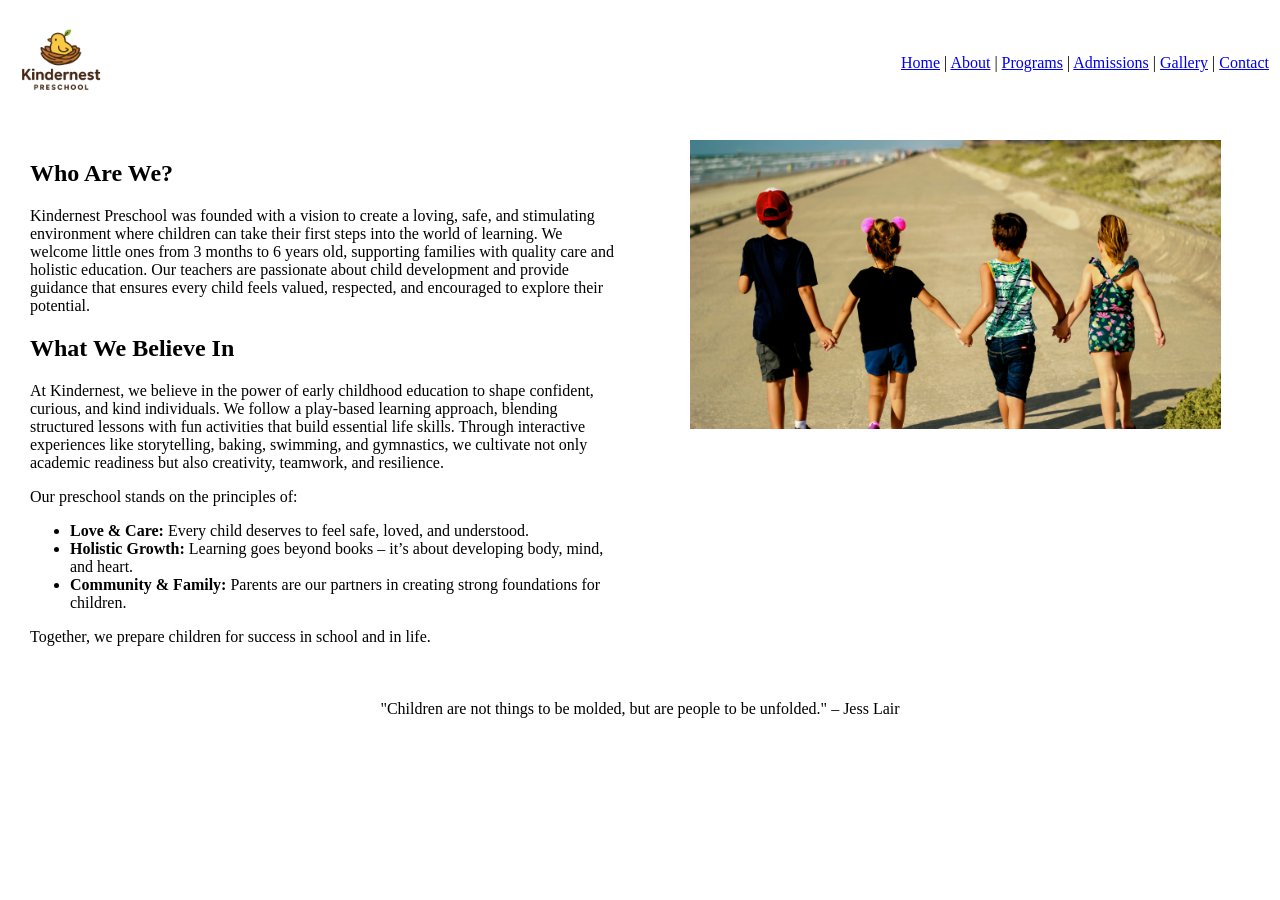
==== about.html @ 62a29763 "added content and tags" ====
<!DOCTYPE html>
<html lang="en">
<head>
  <meta charset="UTF-8">
  <meta name="viewport" content="width=device-width, initial-scale=1.0">
  <title>About - Kindernest Preschool</title>
</head>
<body>

  <!-- Header -->
  <table width="100%">
    <tr>
      <td align="left">
        <img src="img/logo.jpg" alt="Kindernest Preschool Logo" width="100">
      </td>
      <td align="right">
        <a href="index.html">Home</a> |
        <a href="about.html">About</a> |
        <a href="programs.html">Programs</a> |
        <a href="admissions.html">Admissions</a> |
        <a href="gallery.html">Gallery</a> |
        <a href="contact.html">Contact</a>
      </td>
    </tr>
  </table>

  <!-- Two-Column Section -->
  <table width="100%" border="0">
    <tr>
      <!-- Left Side (Text Content) -->
      <td width="50%" valign="top" style="padding:20px;">
        <h2>Who Are We?</h2>
        <p>
          Kindernest Preschool was founded with a vision to create a loving, safe, and stimulating
          environment where children can take their first steps into the world of learning.
          We welcome little ones from 3 months to 6 years old, supporting families with quality care
          and holistic education. Our teachers are passionate about child development and provide
          guidance that ensures every child feels valued, respected, and encouraged to explore
          their potential.
        </p>

        <h2>What We Believe In</h2>
        <p>
          At Kindernest, we believe in the power of early childhood education to shape confident,
          curious, and kind individuals. We follow a play-based learning approach, blending structured
          lessons with fun activities that build essential life skills. Through interactive experiences
          like storytelling, baking, swimming, and gymnastics, we cultivate not only academic readiness
          but also creativity, teamwork, and resilience.
        </p>
        <p>Our preschool stands on the principles of:</p>
        <ul>
          <li><b>Love & Care:</b> Every child deserves to feel safe, loved, and understood.</li>
          <li><b>Holistic Growth:</b> Learning goes beyond books – it’s about developing body, mind, and heart.</li>
          <li><b>Community & Family:</b> Parents are our partners in creating strong foundations for children.</li>
        </ul>
        <p>
          Together, we prepare children for success in school and in life.
        </p>
      </td>

      <!-- Right Side (Image) -->
      <td width="50%" valign="top" align="center" style="padding:20px;">
        <img src="img/whoarewe.jpg" alt="About Kindernest Preschool" width="90%">
      </td>
    </tr>
  </table>

  <!-- Footer with Quote -->
  <footer>
    <p align="center">
      "Children are not things to be molded, but are people to be unfolded." – Jess Lair
    </p>
  </footer>

</body>
</html>
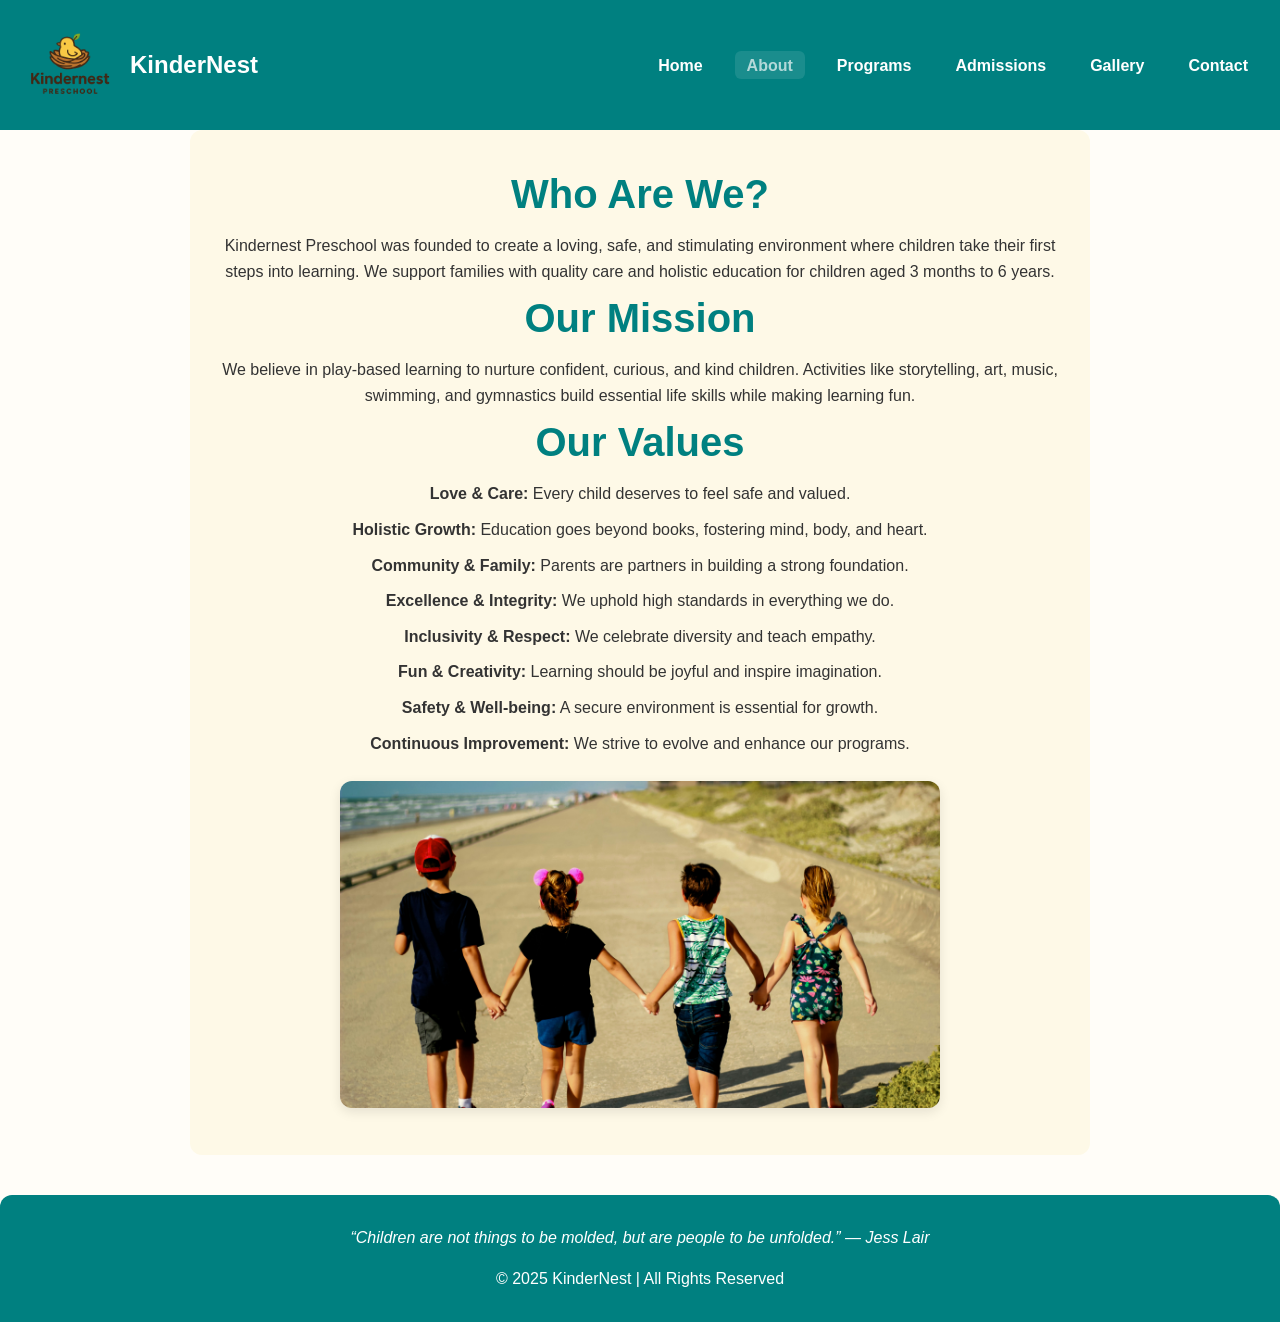
==== commit 16c3ce16: "chore: project structure and initial HTML pages" ====
--- a/about.html
+++ b/about.html
@@ -4,72 +4,55 @@
   <meta charset="UTF-8">
   <meta name="viewport" content="width=device-width, initial-scale=1.0">
   <title>About - Kindernest Preschool</title>
+  <link rel="stylesheet" href="css/style.css">
 </head>
 <body>
 
-  <!-- Header -->
-  <table width="100%">
-    <tr>
-      <td align="left">
-        <img src="img/logo.jpg" alt="Kindernest Preschool Logo" width="100">
-      </td>
-      <td align="right">
-        <a href="index.html">Home</a> |
-        <a href="about.html">About</a> |
-        <a href="programs.html">Programs</a> |
-        <a href="admissions.html">Admissions</a> |
-        <a href="gallery.html">Gallery</a> |
-        <a href="contact.html">Contact</a>
-      </td>
-    </tr>
-  </table>
+  <header class="site-header">
+    <div class="nav-wrap">
+      <div class="site-brand">
+        <img src="img/logo.jpg" alt="KinderNest Logo">
+        <span>KinderNest</span>
+      </div>
+      <nav class="main-nav">
+        <ul class="nav-list">
+          <li><a href="index.html">Home</a></li>
+          <li><a href="about.html" class="active">About</a></li>
+          <li><a href="programs.html">Programs</a></li>
+          <li><a href="admissions.html">Admissions</a></li>
+          <li><a href="gallery.html">Gallery</a></li>
+          <li><a href="contact.html">Contact</a></li>
+        </ul>
+      </nav>
+    </div>
+  </header>
 
-  <!-- Two-Column Section -->
-  <table width="100%" border="0">
-    <tr>
-      <!-- Left Side (Text Content) -->
-      <td width="50%" valign="top" style="padding:20px;">
-        <h2>Who Are We?</h2>
-        <p>
-          Kindernest Preschool was founded with a vision to create a loving, safe, and stimulating
-          environment where children can take their first steps into the world of learning.
-          We welcome little ones from 3 months to 6 years old, supporting families with quality care
-          and holistic education. Our teachers are passionate about child development and provide
-          guidance that ensures every child feels valued, respected, and encouraged to explore
-          their potential.
-        </p>
+  <main>
+    <section class="about">
+      <h1>Who Are We?</h1>
+      <p>Kindernest Preschool was founded to create a loving, safe, and stimulating environment where children take their first steps into learning. We support families with quality care and holistic education for children aged 3 months to 6 years.</p>
 
-        <h2>What We Believe In</h2>
-        <p>
-          At Kindernest, we believe in the power of early childhood education to shape confident,
-          curious, and kind individuals. We follow a play-based learning approach, blending structured
-          lessons with fun activities that build essential life skills. Through interactive experiences
-          like storytelling, baking, swimming, and gymnastics, we cultivate not only academic readiness
-          but also creativity, teamwork, and resilience.
-        </p>
-        <p>Our preschool stands on the principles of:</p>
-        <ul>
-          <li><b>Love & Care:</b> Every child deserves to feel safe, loved, and understood.</li>
-          <li><b>Holistic Growth:</b> Learning goes beyond books – it’s about developing body, mind, and heart.</li>
-          <li><b>Community & Family:</b> Parents are our partners in creating strong foundations for children.</li>
-        </ul>
-        <p>
-          Together, we prepare children for success in school and in life.
-        </p>
-      </td>
+      <h1>Our Mission</h1>
+      <p>We believe in play-based learning to nurture confident, curious, and kind children. Activities like storytelling, art, music, swimming, and gymnastics build essential life skills while making learning fun.</p>
 
-      <!-- Right Side (Image) -->
-      <td width="50%" valign="top" align="center" style="padding:20px;">
-        <img src="img/whoarewe.jpg" alt="About Kindernest Preschool" width="90%">
-      </td>
-    </tr>
-  </table>
+      <h1>Our Values</h1>
+    
+      <p><b>Love & Care:</b> Every child deserves to feel safe and valued.</p>
+      <p><b>Holistic Growth:</b> Education goes beyond books, fostering mind, body, and heart.</p>
+      <p><b>Community & Family:</b> Parents are partners in building a strong foundation.</p>
+      <p><b>Excellence & Integrity:</b> We uphold high standards in everything we do.</p>
+      <p><b>Inclusivity & Respect:</b> We celebrate diversity and teach empathy.</p>
+      <p><b>Fun & Creativity:</b> Learning should be joyful and inspire imagination.</p>
+      <p><b>Safety & Well-being:</b> A secure environment is essential for growth.</p>
+      <p><b>Continuous Improvement:</b> We strive to evolve and enhance our programs.</p>
 
-  <!-- Footer with Quote -->
-  <footer>
-    <p align="center">
-      "Children are not things to be molded, but are people to be unfolded." – Jess Lair
-    </p>
+      <img src="img/whoarewe.jpg" alt="About Kindernest Preschool" class="hero-image">
+    </section>
+  </main>
+
+  <footer class="site-footer">
+    <blockquote>“Children are not things to be molded, but are people to be unfolded.” — Jess Lair</blockquote>
+    <p>&copy; 2025 KinderNest | All Rights Reserved</p>
   </footer>
 
 </body>
--- a/css/style.css
+++ b/css/style.css
@@ -0,0 +1,414 @@
+/* =========================
+   Root Colors & Variables
+========================= */
+:root {
+  --brand: #008080;   /* Teal */
+  --accent: #228B22;  /* Green */
+  --muted: #f9fbfc;   /* Light background */
+  --text: #222;
+  --radius: 12px;
+  --max-width: 1100px;
+  --gap: 1.25rem;
+}
+
+/* =========================
+   RESET & GLOBAL STYLES
+========================= */
+* {
+  margin: 0;
+  padding: 0;
+  box-sizing: border-box;
+}
+
+body {
+  font-family: "Comic Sans MS", cursive, sans-serif;
+  background-color: #fffdf8;
+  color: #333;
+  line-height: 1.6;
+  font-size: 1rem;
+}
+
+/* =========================
+   HEADINGS
+========================= */
+h1 {
+  font-size: 2.5rem;
+  line-height: 1.2;
+  margin-bottom: 0.75rem;
+  color: var(--brand);
+  text-align: center;
+}
+
+h2 {
+  font-size: 1.75rem;
+  line-height: 1.3;
+  margin-bottom: 0.5rem;
+  color: var(--accent);
+}
+
+h3 {
+  color: var(--accent);
+  margin-bottom: 10px;
+}
+
+/* =========================
+   HEADER & NAVIGATION
+========================= */
+.site-header {
+  background-color: var(--brand);
+  color: white;
+  padding: 15px 20px;
+}
+
+.nav-wrap {
+  display: flex;
+  justify-content: space-between;
+  align-items: center;
+  flex-wrap: wrap;
+  gap: 1rem;
+}
+
+.site-brand {
+  display: flex;
+  align-items: center;
+  gap: 10px;
+  font-weight: bold;
+  color: white;
+}
+
+.site-brand img {
+  height: 100px;
+  width: auto;
+}
+
+.site-brand span {
+  font-size: 1.5rem;
+}
+
+.nav-list {
+  list-style: none;
+  display: flex;
+  gap: 20px;
+}
+
+.nav-list a {
+  color: white;
+  text-decoration: none;
+  font-weight: bold;
+  padding: 0.35rem 0.75rem;
+  border-radius: 6px;
+  transition: background 0.3s, opacity 0.3s;
+}
+
+.nav-list a:hover,
+.nav-list a:focus-visible,
+.nav-list a.active {
+  background: rgba(255,255,255,0.15);
+  opacity: 0.7;
+}
+
+/* =========================
+   HERO SECTION
+========================= */
+.hero {
+  text-align: center;
+  background-color: #e0f7f9;
+  padding: 30px 20px;
+  border-radius: var(--radius);
+  margin-bottom: 30px;
+}
+
+.hero h1 {
+  font-size: 2.8rem;
+  color: var(--brand);
+  margin-bottom: 10px;
+}
+
+.hero p {
+  font-size: 1.2rem;
+  color: #555;
+}
+
+.hero-image {
+  width: 80%;
+  max-width: 600px;
+  height: auto;
+  border-radius: var(--radius);
+  margin-top: 15px;
+  box-shadow: 0 4px 12px rgba(0,0,0,0.1);
+}
+
+/* =========================
+   ABOUT SECTION
+========================= */
+.about {
+  text-align: center;
+  padding: 40px 20px;
+  background-color: #fef9e7;
+  border-radius: var(--radius);
+  max-width: 900px;
+  margin: 0 auto 40px;
+}
+
+.about h1 {
+  color: var(--brand);
+  margin-bottom: 15px;
+}
+
+.about h2 {
+  color: #ff6f61;
+  margin-bottom: 10px;
+}
+
+.about p, .about ul {
+  font-size: 1rem;
+  color: #333;
+  margin-bottom: 10px;
+}
+
+.about-content {
+  display: flex;
+  flex-wrap: wrap;
+  gap: 20px;
+  justify-content: space-between;
+}
+
+.about-content article {
+  flex: 1 1 280px;
+  background-color: #fff6e5;
+  padding: 20px;
+  border-radius: var(--radius);
+  box-shadow: 0 2px 6px rgba(0,0,0,0.05);
+}
+
+/* =========================
+   PROGRAMS SECTION
+========================= */
+.programs {
+  text-align: center;
+  padding: 40px 20px;
+}
+
+.programs h1 {
+  color: var(--brand);
+  margin-bottom: 15px;
+}
+
+.program-list {
+  display: flex;
+  flex-wrap: wrap;
+  justify-content: center;
+  gap: 20px;
+}
+
+.program-list article {
+  flex: 1 1 250px;
+  max-width: 280px;
+  background-color: #f0f8ff;
+  padding: 20px;
+  border-radius: var(--radius);
+  box-shadow: 0 2px 6px rgba(0,0,0,0.05);
+}
+
+.program-list h2 {
+  color: #20b2aa;
+  margin-bottom: 10px;
+}
+
+.program-list ul {
+  padding-left: 20px;
+}
+
+/* Activities images row */
+.activities-row {
+  display: flex;
+  flex-wrap: wrap;
+  justify-content: center;
+  gap: 15px;
+  margin-top: 20px;
+}
+
+.activities-row img {
+  width: 150px;
+  height: auto;
+  border-radius: var(--radius);
+  object-fit: cover;
+  box-shadow: 0 2px 6px rgba(0,0,0,0.1);
+  transition: transform 0.3s;
+}
+
+.activities-row img:hover {
+  transform: scale(1.05);
+}
+
+/* =========================
+   ADMISSIONS FORM
+========================= */
+.admission-form {
+  max-width: 500px;
+  margin: 0 auto 40px;
+  background: #f0fff0;
+  padding: 20px;
+  border-radius: var(--radius);
+  box-shadow: 0 2px 6px rgba(0,0,0,0.1);
+  text-align: center;
+}
+
+.admission-form h1,
+.admission-form h2,
+.admission-form p {
+  margin-bottom: 15px;
+}
+
+.admission-form label {
+  display: block;
+  margin-bottom: 5px;
+  font-weight: bold;
+  text-align: left;
+}
+
+.admission-form input,
+.admission-form textarea {
+  width: 100%;
+  padding: 8px 10px;
+  margin-bottom: 15px;
+  border-radius: 8px;
+  border: 1px solid #ccc;
+  font-size: 1rem;
+}
+
+.admission-form input[type="submit"] {
+  background-color: var(--brand);
+  color: white;
+  font-weight: bold;
+  cursor: pointer;
+  border: none;
+  transition: background 0.3s;
+}
+
+.admission-form input[type="submit"]:hover {
+  background-color: #006666;
+}
+
+/* =========================
+   GALLERY SECTION
+========================= */
+.gallery-preview {
+  text-align: center;
+  padding: 40px 20px;
+  background-color: #fff0f5;
+  border-radius: var(--radius);
+  max-width: 1000px;
+  margin: 0 auto 40px;
+}
+
+.gallery-preview h2 {
+  font-size: 2rem;
+  color: #ff69b4;
+  margin-bottom: 20px;
+}
+
+.gallery-row {
+  display: flex;
+  flex-wrap: wrap;
+  justify-content: center;
+  gap: 15px;
+}
+
+.gallery-row img {
+  width: 30%;
+  max-width: 220px;
+  height: auto;
+  border-radius: var(--radius);
+  object-fit: cover;
+  box-shadow: 0 2px 6px rgba(0,0,0,0.1);
+}
+
+/* =========================
+   CONTACT SECTION
+========================= */
+.contact h1, .contact h2 {
+  color: var(--brand);
+  text-align: center;
+  margin-bottom: 15px;
+}
+
+.contact p, .contact-info p {
+  font-size: 1rem;
+  color: #333;
+  text-align: center;
+  margin-bottom: 10px;
+}
+
+.contact iframe {
+  display: block;
+  margin: 20px auto;
+  border-radius: var(--radius);
+}
+
+/* =========================
+   BUTTONS
+========================= */
+.btn {
+  display: inline-block;
+  margin-top: 10px;
+  padding: 10px 20px;
+  background: var(--brand);
+  color: white;
+  border-radius: 8px;
+  text-decoration: none;
+  font-weight: bold;
+  transition: background 0.3s;
+}
+
+.btn:hover {
+  background: #006666;
+}
+
+/* =========================
+   FOOTER
+========================= */
+.site-footer {
+  text-align: center;
+  padding: 30px 20px;
+  background-color: var(--brand);
+  color: white;
+  border-radius: 12px 12px 0 0;
+}
+
+.site-footer blockquote {
+  font-style: italic;
+  margin-bottom: 15px;
+}
+
+.site-footer p {
+  margin-top: 10px;
+}
+
+/* =========================
+   RESPONSIVE ADJUSTMENTS
+========================= */
+@media (max-width: 768px) {
+  .about-content, .program-list, .gallery-row {
+    flex-direction: column;
+    align-items: center;
+  }
+
+  .activities-row img {
+    width: 45%;
+  }
+
+  .hero-image {
+    width: 100%;
+  }
+}
+
+@media (max-width: 480px) {
+  .activities-row img {
+    width: 90%;
+  }
+
+  h1 { font-size: 1.75rem; }
+  h2 { font-size: 1.25rem; }
+  p  { font-size: 0.9rem; }
+}
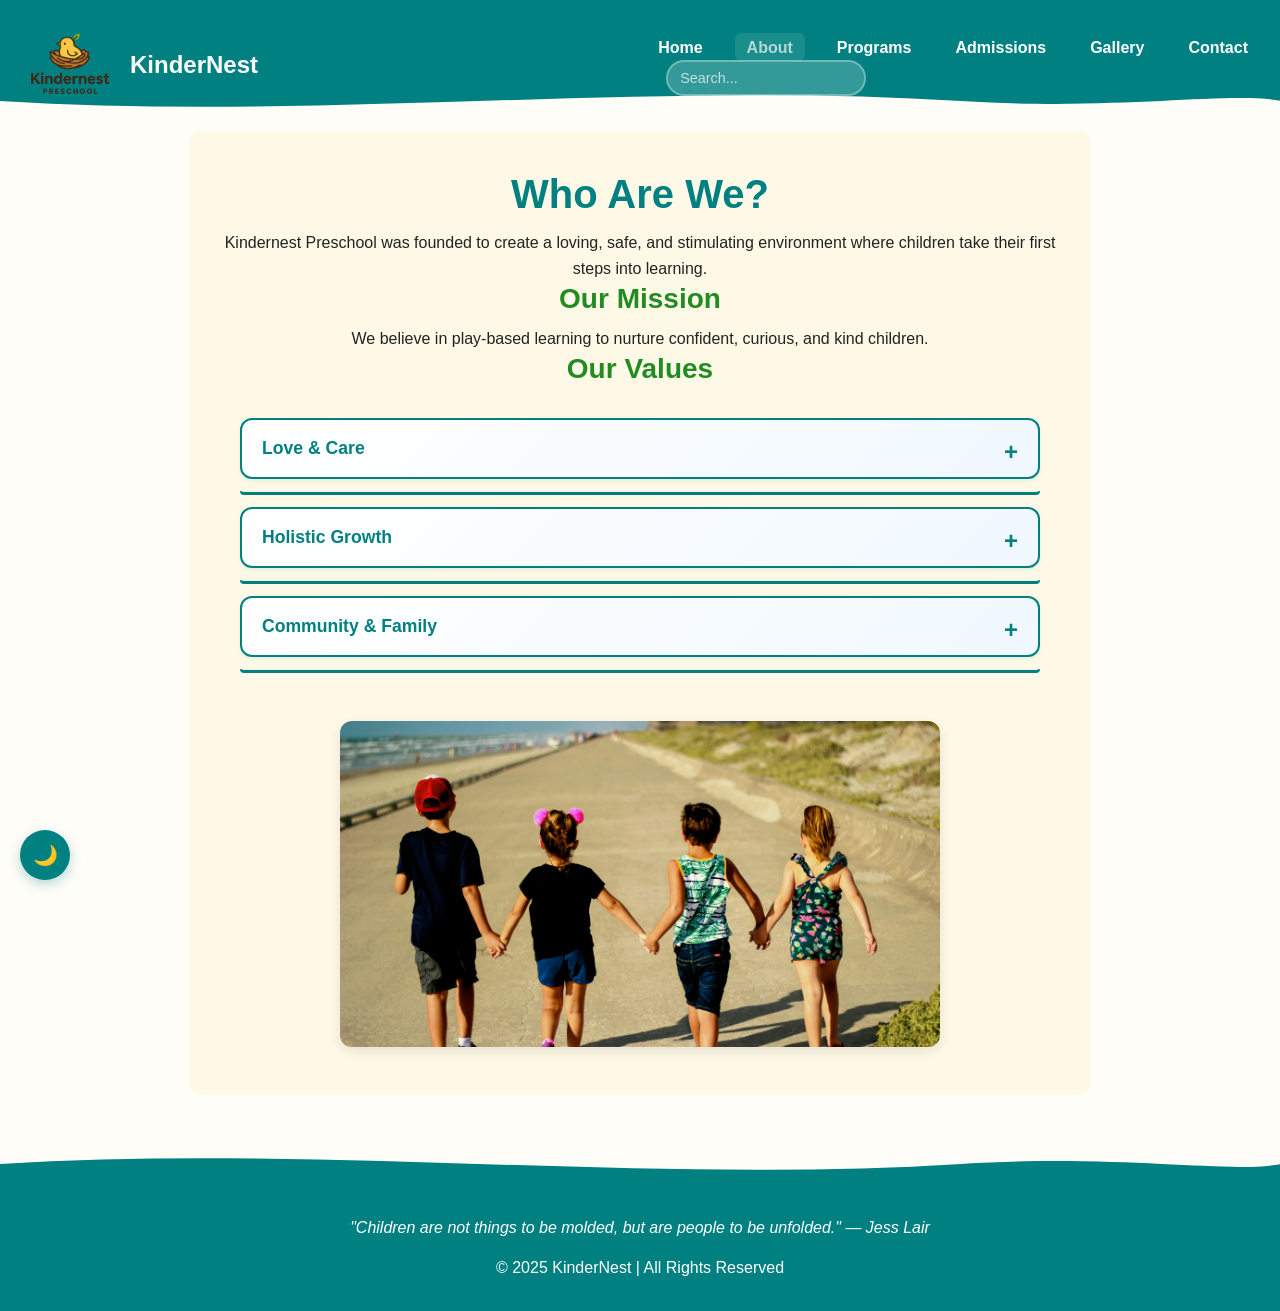
==== commit 684aea00: "Part 3: Complete implementation - JavaScript, SEO, Forms, Security & Documentation - Added Part 3 ch" ====
--- a/about.html
+++ b/about.html
@@ -3,57 +3,114 @@
 <head>
   <meta charset="UTF-8">
   <meta name="viewport" content="width=device-width, initial-scale=1.0">
-  <title>About - Kindernest Preschool</title>
+  <meta http-equiv="X-UA-Compatible" content="IE=edge">
+  <meta name="referrer" content="strict-origin-when-cross-origin">
+  <meta http-equiv="Content-Security-Policy" content="default-src 'self'; script-src 'self' 'unsafe-inline' https://unpkg.com; style-src 'self' 'unsafe-inline'; img-src 'self' data: https:; font-src 'self' data:; connect-src 'self'; frame-src 'self' https://www.google.com; object-src 'none'; base-uri 'self'; form-action 'self';">
+  <title>About - KinderNest Preschool</title>
   <link rel="stylesheet" href="css/style.css">
+  <link rel="stylesheet" href="css/accordion.css">
+
+  <!-- SEO -->
+  <meta name="description" content="Learn about KinderNest Preschool's mission, values, and commitment to providing safe, loving, play-based learning for children in Pretoria.">
+  <meta name="keywords" content="about preschool, kindergarten mission, childcare values, Pretoria preschool, early childhood education philosophy">
+  <link rel="canonical" href="https://yourdomain.com/about.html">
+
+  <!-- Open Graph -->
+  <meta property="og:title" content="About - KinderNest Preschool" />
+  <meta property="og:description" content="Learn about our mission, values, and commitment to nurturing young minds." />
+  <meta property="og:image" content="https://yourdomain.com/img/whoarewe.jpg" />
+  <meta property="og:url" content="https://yourdomain.com/about.html" />
+  <meta property="og:type" content="website" />
+
+  <!-- Theme -->
+  <meta name="theme-color" content="#008080">
 </head>
 <body>
 
+  <!-- Header -->
   <header class="site-header">
     <div class="nav-wrap">
       <div class="site-brand">
-        <img src="img/logo.jpg" alt="KinderNest Logo">
+        <img src="img/logo.jpg" alt="KinderNest Logo" class="logo">
         <span>KinderNest</span>
       </div>
+
       <nav class="main-nav">
         <ul class="nav-list">
           <li><a href="index.html">Home</a></li>
-          <li><a href="about.html" class="active">About</a></li>
+          <li><a class="active" href="about.html">About</a></li>
           <li><a href="programs.html">Programs</a></li>
           <li><a href="admissions.html">Admissions</a></li>
           <li><a href="gallery.html">Gallery</a></li>
           <li><a href="contact.html">Contact</a></li>
         </ul>
+        <div class="search-container">
+          <input type="search" id="search-input" placeholder="Search..." aria-label="Search website">
+          <div id="search-results" class="search-results"></div>
+        </div>
+        <button class="hamburger" aria-label="Open menu" aria-expanded="false">
+          <span></span>
+          <span></span>
+          <span></span>
+        </button>
       </nav>
+    </div>
+    <!-- Wave Animation at bottom of header -->
+    <div class="wave wave-bottom">
+      <svg viewBox="0 0 1200 120" preserveAspectRatio="none">
+        <path d="M0,60 C300,100 600,20 900,60 C1050,80 1150,40 1200,60 L1200,120 L0,120 Z" fill="#fffdf8"></path>
+      </svg>
     </div>
   </header>
 
+  <!-- Main -->
   <main>
     <section class="about">
       <h1>Who Are We?</h1>
-      <p>Kindernest Preschool was founded to create a loving, safe, and stimulating environment where children take their first steps into learning. We support families with quality care and holistic education for children aged 3 months to 6 years.</p>
+      <p>Kindernest Preschool was founded to create a loving, safe, and stimulating environment where children take their first steps into learning.</p>
 
-      <h1>Our Mission</h1>
-      <p>We believe in play-based learning to nurture confident, curious, and kind children. Activities like storytelling, art, music, swimming, and gymnastics build essential life skills while making learning fun.</p>
+      <h2>Our Mission</h2>
+      <p>We believe in play-based learning to nurture confident, curious, and kind children.</p>
 
-      <h1>Our Values</h1>
-    
-      <p><b>Love & Care:</b> Every child deserves to feel safe and valued.</p>
-      <p><b>Holistic Growth:</b> Education goes beyond books, fostering mind, body, and heart.</p>
-      <p><b>Community & Family:</b> Parents are partners in building a strong foundation.</p>
-      <p><b>Excellence & Integrity:</b> We uphold high standards in everything we do.</p>
-      <p><b>Inclusivity & Respect:</b> We celebrate diversity and teach empathy.</p>
-      <p><b>Fun & Creativity:</b> Learning should be joyful and inspire imagination.</p>
-      <p><b>Safety & Well-being:</b> A secure environment is essential for growth.</p>
-      <p><b>Continuous Improvement:</b> We strive to evolve and enhance our programs.</p>
+      <h2>Our Values</h2>
+
+      <!-- Accordion -->
+      <section class="accordion">
+        <button class="acc-btn" aria-expanded="false" aria-controls="val1" id="val1-btn">Love &amp; Care</button>
+        <div id="val1" class="acc-panel" role="region" aria-labelledby="val1-btn" aria-hidden="true">
+          <p>Every child deserves to feel safe, valued, and loved at all times.</p>
+        </div>
+
+        <button class="acc-btn" aria-expanded="false" aria-controls="val2" id="val2-btn">Holistic Growth</button>
+        <div id="val2" class="acc-panel" role="region" aria-labelledby="val2-btn" aria-hidden="true">
+          <p>We nurture mind, body, and heart to help children grow confidently and creatively.</p>
+        </div>
+
+        <button class="acc-btn" aria-expanded="false" aria-controls="val3" id="val3-btn">Community &amp; Family</button>
+        <div id="val3" class="acc-panel" role="region" aria-labelledby="val3-btn" aria-hidden="true">
+          <p>Parents are partners in building a strong, supportive foundation for every learner.</p>
+        </div>
+      </section>
 
       <img src="img/whoarewe.jpg" alt="About Kindernest Preschool" class="hero-image">
     </section>
   </main>
 
+  <!-- Footer -->
   <footer class="site-footer">
-    <blockquote>“Children are not things to be molded, but are people to be unfolded.” — Jess Lair</blockquote>
+    <!-- Wave Animation at top of footer -->
+    <div class="wave wave-top">
+      <svg viewBox="0 0 1200 120" preserveAspectRatio="none">
+        <path d="M0,60 C300,20 600,100 900,60 C1050,40 1150,80 1200,60 L1200,0 L0,0 Z" fill="#fffdf8"></path>
+      </svg>
+    </div>
+    <blockquote>"Children are not things to be molded, but are people to be unfolded." — Jess Lair</blockquote>
     <p>&copy; 2025 KinderNest | All Rights Reserved</p>
   </footer>
 
+  <!-- Dark Mode Button -->
+  <button id="darkModeBtn" aria-label="Toggle Dark Mode">🌙</button>
+
+  <script src="js/script.js"></script>
 </body>
-</html>+</html>
--- a/css/style.css
+++ b/css/style.css
@@ -1,14 +1,22 @@
+/* ==================================================
+   KinderNest Desktop CSS — Cleaned & Merged
+================================================== */
+
 /* =========================
    Root Colors & Variables
 ========================= */
 :root {
-  --brand: #008080;   /* Teal */
-  --accent: #228B22;  /* Green */
-  --muted: #f9fbfc;   /* Light background */
+  --brand: #008080;
+  --accent: #228B22;
+  --muted: #f9fbfc;
   --text: #222;
   --radius: 12px;
   --max-width: 1100px;
   --gap: 1.25rem;
+  --focus: 3px;
+  --focus-color: rgba(34,139,34,0.25);
+  --error: #cc3333;
+  --success: #2d8a5f;
 }
 
 /* =========================
@@ -21,35 +29,25 @@
 }
 
 body {
-  font-family: "Comic Sans MS", cursive, sans-serif;
+  font-family: Arial, Helvetica, sans-serif;
   background-color: #fffdf8;
-  color: #333;
+  color: var(--text);
   line-height: 1.6;
   font-size: 1rem;
 }
 
+a:focus, button:focus, input:focus, textarea:focus, select:focus {
+  outline: none;
+  box-shadow: 0 0 0 var(--focus) var(--focus-color);
+  border-radius: 8px;
+}
+
 /* =========================
    HEADINGS
 ========================= */
-h1 {
-  font-size: 2.5rem;
-  line-height: 1.2;
-  margin-bottom: 0.75rem;
-  color: var(--brand);
-  text-align: center;
-}
-
-h2 {
-  font-size: 1.75rem;
-  line-height: 1.3;
-  margin-bottom: 0.5rem;
-  color: var(--accent);
-}
-
-h3 {
-  color: var(--accent);
-  margin-bottom: 10px;
-}
+h1 { font-size: 2.5rem; line-height: 1.2; margin-bottom: 0.75rem; color: var(--brand); text-align: center; }
+h2 { font-size: 1.75rem; line-height: 1.3; margin-bottom: 0.5rem; color: var(--accent); }
+h3 { color: var(--accent); margin-bottom: 10px; }
 
 /* =========================
    HEADER & NAVIGATION
@@ -76,14 +74,8 @@
   color: white;
 }
 
-.site-brand img {
-  height: 100px;
-  width: auto;
-}
-
-.site-brand span {
-  font-size: 1.5rem;
-}
+.site-brand img { height: 100px; width: auto; }
+.site-brand span { font-size: 1.5rem; }
 
 .nav-list {
   list-style: none;
@@ -100,11 +92,192 @@
   transition: background 0.3s, opacity 0.3s;
 }
 
-.nav-list a:hover,
-.nav-list a:focus-visible,
-.nav-list a.active {
+.nav-list a:hover, .nav-list a:focus-visible, .nav-list a.active {
   background: rgba(255,255,255,0.15);
   opacity: 0.7;
+}
+
+/* Search Functionality */
+.search-container {
+  position: relative;
+  margin-left: 20px;
+}
+
+#search-input {
+  padding: 8px 12px;
+  border: 2px solid rgba(255,255,255,0.3);
+  border-radius: 20px;
+  background: rgba(255,255,255,0.2);
+  color: white;
+  font-size: 0.9rem;
+  width: 200px;
+  transition: all 0.3s ease;
+}
+
+#search-input::placeholder {
+  color: rgba(255,255,255,0.7);
+}
+
+#search-input:focus {
+  outline: none;
+  border-color: white;
+  background: rgba(255,255,255,0.3);
+  width: 250px;
+}
+
+.search-results {
+  position: absolute;
+  top: 100%;
+  left: 0;
+  right: 0;
+  background: white;
+  border-radius: 8px;
+  box-shadow: 0 4px 12px rgba(0,0,0,0.2);
+  margin-top: 5px;
+  max-height: 300px;
+  overflow-y: auto;
+  z-index: 1000;
+  display: none;
+}
+
+.search-results:not(:empty) {
+  display: block;
+}
+
+.search-results a {
+  display: block;
+  padding: 10px 15px;
+  color: var(--text);
+  text-decoration: none;
+  border-bottom: 1px solid #eee;
+  transition: background 0.2s;
+}
+
+.search-results a:hover {
+  background: #f0f8ff;
+  color: var(--brand);
+}
+
+.search-results p {
+  padding: 10px 15px;
+  color: #666;
+  margin: 0;
+}
+
+/* Hamburger Menu - Enhanced */
+.hamburger {
+  display: none;
+  flex-direction: column;
+  justify-content: space-around;
+  width: 30px;
+  height: 30px;
+  background: transparent;
+  border: none;
+  cursor: pointer;
+  padding: 0;
+  z-index: 1001;
+  position: relative;
+}
+
+.hamburger span {
+  width: 100%;
+  height: 3px;
+  background: white;
+  border-radius: 3px;
+  transition: all 0.3s ease;
+  transform-origin: center;
+}
+
+.hamburger:hover span {
+  background: rgba(255,255,255,0.9);
+}
+
+.hamburger[aria-expanded="true"] span:nth-child(1) {
+  transform: rotate(45deg) translate(8px, 8px);
+}
+
+.hamburger[aria-expanded="true"] span:nth-child(2) {
+  opacity: 0;
+}
+
+.hamburger[aria-expanded="true"] span:nth-child(3) {
+  transform: rotate(-45deg) translate(7px, -7px);
+}
+
+/* Mobile Navigation */
+@media (max-width: 768px) {
+  .search-container {
+    display: none;
+  }
+
+  .hamburger {
+    display: flex;
+    order: 2;
+  }
+
+  .nav-list {
+    position: fixed;
+    top: 0;
+    right: -100%;
+    height: 100vh;
+    width: 280px;
+    background: var(--brand);
+    flex-direction: column;
+    padding: 80px 20px 20px;
+    transition: right 0.3s ease;
+    z-index: 1000;
+    box-shadow: -2px 0 10px rgba(0,0,0,0.2);
+  }
+
+  .nav-list.open {
+    right: 0;
+  }
+
+  .nav-list li {
+    margin-bottom: 15px;
+  }
+
+  .nav-list a {
+    display: block;
+    padding: 12px 15px;
+    border-radius: 8px;
+    font-size: 1.1rem;
+  }
+}
+
+/* =========================
+   BUTTONS - Enhanced
+========================= */
+.btn {
+  display: inline-block;
+  padding: 12px 30px;
+  background-color: var(--brand);
+  color: white;
+  text-decoration: none;
+  font-weight: bold;
+  border-radius: 25px;
+  transition: all 0.3s ease;
+  border: 2px solid var(--brand);
+  font-family: Arial, Helvetica, sans-serif;
+  font-size: 1rem;
+  cursor: pointer;
+  box-shadow: 0 3px 6px rgba(0,128,128,0.2);
+}
+
+.btn:hover {
+  background-color: #006666;
+  border-color: #006666;
+  transform: translateY(-2px);
+  box-shadow: 0 5px 12px rgba(0,128,128,0.3);
+}
+
+.btn:active {
+  transform: translateY(0);
+}
+
+.btn-small {
+  padding: 10px 24px;
+  font-size: 0.9rem;
 }
 
 /* =========================
@@ -118,25 +291,9 @@
   margin-bottom: 30px;
 }
 
-.hero h1 {
-  font-size: 2.8rem;
-  color: var(--brand);
-  margin-bottom: 10px;
-}
-
-.hero p {
-  font-size: 1.2rem;
-  color: #555;
-}
-
-.hero-image {
-  width: 80%;
-  max-width: 600px;
-  height: auto;
-  border-radius: var(--radius);
-  margin-top: 15px;
-  box-shadow: 0 4px 12px rgba(0,0,0,0.1);
-}
+.hero h1 { font-size: 2.8rem; margin-bottom: 10px; }
+.hero p { font-size: 1.2rem; color: #555; }
+.hero-image { width: 80%; max-width: 600px; height: auto; border-radius: var(--radius); margin-top: 15px; box-shadow: 0 4px 12px rgba(0,0,0,0.1); }
 
 /* =========================
    ABOUT SECTION
@@ -150,22 +307,6 @@
   margin: 0 auto 40px;
 }
 
-.about h1 {
-  color: var(--brand);
-  margin-bottom: 15px;
-}
-
-.about h2 {
-  color: #ff6f61;
-  margin-bottom: 10px;
-}
-
-.about p, .about ul {
-  font-size: 1rem;
-  color: #333;
-  margin-bottom: 10px;
-}
-
 .about-content {
   display: flex;
   flex-wrap: wrap;
@@ -187,11 +328,6 @@
 .programs {
   text-align: center;
   padding: 40px 20px;
-}
-
-.programs h1 {
-  color: var(--brand);
-  margin-bottom: 15px;
 }
 
 .program-list {
@@ -210,16 +346,9 @@
   box-shadow: 0 2px 6px rgba(0,0,0,0.05);
 }
 
-.program-list h2 {
-  color: #20b2aa;
-  margin-bottom: 10px;
-}
-
-.program-list ul {
-  padding-left: 20px;
-}
-
-/* Activities images row */
+.program-list h2 { color: #20b2aa; margin-bottom: 10px; }
+.program-list ul { padding-left: 20px; }
+
 .activities-row {
   display: flex;
   flex-wrap: wrap;
@@ -237,14 +366,12 @@
   transition: transform 0.3s;
 }
 
-.activities-row img:hover {
-  transform: scale(1.05);
-}
-
-/* =========================
-   ADMISSIONS FORM
-========================= */
-.admission-form {
+.activities-row img:hover { transform: scale(1.05); }
+
+/* =========================
+   FORMS
+========================= */
+.admission-form, .contact-form {
   max-width: 500px;
   margin: 0 auto 40px;
   background: #f0fff0;
@@ -254,13 +381,30 @@
   text-align: center;
 }
 
-.admission-form h1,
-.admission-form h2,
-.admission-form p {
+.admission-form .required {
+  color: var(--error);
+  font-weight: bold;
+}
+
+.admission-form .field-error {
+  display: none;
+  color: var(--error);
+  font-size: 0.875rem;
+  margin-top: -10px;
+  margin-bottom: 10px;
+  text-align: left;
+}
+
+.admission-form .char-count {
+  display: block;
+  text-align: right;
+  font-size: 0.875rem;
+  color: #666;
+  margin-top: -10px;
   margin-bottom: 15px;
 }
 
-.admission-form label {
+.admission-form label, .contact-form label {
   display: block;
   margin-bottom: 5px;
   font-weight: bold;
@@ -268,7 +412,10 @@
 }
 
 .admission-form input,
-.admission-form textarea {
+.admission-form textarea,
+.contact-form input,
+.contact-form textarea,
+.contact-form select {
   width: 100%;
   padding: 8px 10px;
   margin-bottom: 15px;
@@ -277,35 +424,184 @@
   font-size: 1rem;
 }
 
-.admission-form input[type="submit"] {
+.admission-form input[type="submit"], .contact-form input[type="submit"] {
   background-color: var(--brand);
   color: white;
   font-weight: bold;
   cursor: pointer;
   border: none;
-  transition: background 0.3s;
-}
-
-.admission-form input[type="submit"]:hover {
-  background-color: #006666;
-}
-
-/* =========================
-   GALLERY SECTION
+  transition: background 0.3s, opacity 0.3s, transform 0.2s;  position: relative;
+}
+
+.admission-form input[type="submit"]:hover:not(:disabled),
+.contact-form input[type="submit"]:hover:not(:disabled) { 
+  background-color: #006666; 
+  transform: translateY(-1px);
+}
+
+.admission-form input[type="submit"]:disabled,
+.contact-form input[type="submit"]:disabled {
+  opacity: 0.7;
+  cursor: not-allowed;
+  transform: none;
+}
+
+.contact-form input[type="submit"].loading {
+  position: relative;
+  color: transparent !important;
+  pointer-events: none;
+}
+
+.contact-form input[type="submit"].loading::after {
+  content: '';
+  position: absolute;
+  width: 20px;
+  height: 20px;
+  top: 50%;
+  left: 50%;
+  margin-left: -10px;
+  margin-top: -10px;
+  border: 3px solid rgba(255, 255, 255, 0.3);
+  border-top-color: white;
+  border-radius: 50%;
+  animation: spin 0.8s linear infinite;
+  display: block;
+}
+
+@keyframes spin {
+  to { transform: rotate(360deg); }
+}
+
+.input-error { border-color: var(--error) !important; }
+.form-error { color: var(--error); font-weight:600; margin-top:6px; }
+.form-success { color: var(--success); font-weight:600; margin-top:6px; }
+
+/* Contact Form Enhancements */
+.contact-form .required {
+  color: var(--error);
+  font-weight: bold;
+}
+
+.contact-form .field-error {
+  display: none;
+  color: var(--error);
+  font-size: 0.875rem;
+  margin-top: -10px;
+  margin-bottom: 10px;
+  text-align: left;
+}
+
+.contact-form .char-count {
+  display: block;
+  text-align: right;
+  font-size: 0.875rem;
+  color: #666;
+  margin-top: -10px;
+  margin-bottom: 15px;
+}
+
+.contact-form input:invalid:not(:focus):not(:placeholder-shown),
+.contact-form textarea:invalid:not(:focus):not(:placeholder-shown),
+.contact-form select:invalid:not(:focus) {
+  border-color: var(--error);
+}
+
+.contact-form input:valid:not(:placeholder-shown),
+.contact-form textarea:valid:not(:placeholder-shown),
+.contact-form select:valid {
+  border-color: var(--success);
+  background-color: #f0fff0;
+}
+
+.contact-form input:focus,
+.contact-form textarea:focus,
+.contact-form select:focus {
+  border-color: var(--brand);
+  background-color: #fff;
+  box-shadow: 0 0 0 3px rgba(0,128,128,0.1);
+}
+
+.admission-form input:valid:not(:placeholder-shown),
+.admission-form textarea:valid:not(:placeholder-shown),
+.admission-form select:valid {
+  border-color: var(--success);
+  background-color: #f0fff0;
+}
+
+.admission-form input:focus,
+.admission-form textarea:focus,
+.admission-form select:focus {
+  border-color: var(--brand);
+  background-color: #fff;
+  box-shadow: 0 0 0 3px rgba(0,128,128,0.1);
+}
+
+.contact-form input::placeholder,
+.contact-form textarea::placeholder {
+  color: #999;
+  opacity: 0.7;
+}
+
+.contact-form select {
+  cursor: pointer;
+  background-color: white;
+}
+
+.contact-form select:focus {
+  outline: none;
+  box-shadow: 0 0 0 var(--focus) var(--focus-color);
+}
+
+.contact-form input:disabled,
+.contact-form textarea:disabled,
+.contact-form select:disabled {
+  background-color: #f5f5f5;
+  cursor: not-allowed;
+  opacity: 0.7;
+}
+
+#contact-response {
+  margin-top: 20px;
+  min-height: 50px;
+  padding: 15px;
+  border-radius: 8px;
+  animation: fadeIn 0.3s ease-in;
+  font-size: 1rem;
+  line-height: 1.5;
+}
+
+#contact-response .form-success {
+  background-color: #e8f5e9;
+  border-left: 4px solid var(--success);
+  padding: 12px 15px;
+  border-radius: 6px;
+}
+
+#contact-response .form-error {
+  background-color: #ffebee;
+  border-left: 4px solid var(--error);
+  padding: 12px 15px;
+  border-radius: 6px;
+}
+
+@keyframes fadeIn {
+  from { opacity: 0; transform: translateY(-10px); }
+  to { opacity: 1; transform: translateY(0); }
+}
+
+/* =========================
+   GALLERY
 ========================= */
 .gallery-preview {
   text-align: center;
   padding: 40px 20px;
-  background-color: #fff0f5;
-  border-radius: var(--radius);
-  max-width: 1000px;
-  margin: 0 auto 40px;
-}
-
-.gallery-preview h2 {
-  font-size: 2rem;
-  color: #ff69b4;
-  margin-bottom: 20px;
+  min-height: auto;
+}
+
+.gallery-preview h1,
+.gallery-preview h2,
+.gallery-preview p {
+  text-align: center;
 }
 
 .gallery-row {
@@ -313,102 +609,326 @@
   flex-wrap: wrap;
   justify-content: center;
   gap: 15px;
+  margin: 30px 0 30px 0;
+}
+
+.gallery-preview .btn {
+  display: inline-block;
+  margin-top: 20px;
 }
 
 .gallery-row img {
   width: 30%;
   max-width: 220px;
-  height: auto;
+  min-width: 200px;
+  height: 200px;
   border-radius: var(--radius);
   object-fit: cover;
   box-shadow: 0 2px 6px rgba(0,0,0,0.1);
-}
-
-/* =========================
-   CONTACT SECTION
-========================= */
-.contact h1, .contact h2 {
-  color: var(--brand);
-  text-align: center;
-  margin-bottom: 15px;
-}
-
-.contact p, .contact-info p {
-  font-size: 1rem;
-  color: #333;
-  text-align: center;
-  margin-bottom: 10px;
-}
-
-.contact iframe {
+  cursor: pointer;
+  transition: transform 0.3s, box-shadow 0.3s;
+}
+
+.gallery-row img:hover {
+  transform: scale(1.05);
+  box-shadow: 0 4px 12px rgba(0,0,0,0.2);
+}
+
+/* =========================
+   ACCORDION
+========================= */
+.acc-btn {
+  display:flex;
+  justify-content:space-between;
+  width:100%;
+  padding:12px 16px;
+  border:none;
+  background:#fff;
+  cursor:pointer;
+  font-weight:700;
+}
+.acc-panel {
+  padding:12px 16px;
+  border-top:1px solid rgba(0,0,0,0.04);
+  max-height:0;
+  overflow:hidden;
+  transition:max-height 0.28s ease;
+}
+.acc-panel.open { max-height:800px; }
+
+/* =========================
+   LIGHTBOX
+========================= */
+.lightbox {
+  position:fixed; inset:0;
+  display:grid; place-items:center;
+  background:rgba(0,0,0,0.9);
+  z-index:1000; padding:0;
+  overflow: hidden;
+}
+.lightbox[hidden]{ display:none; }
+.lb-inner {
+  position: relative;
+  width: 100vw;
+  height: 100vh;
+  display: flex;
+  align-items: center;
+  justify-content: center;
+  padding: 0;
+  background: transparent;
+}
+.lb-inner img {
+  max-width: 100vw;
+  max-height: 100vh;
+  width: auto;
+  height: auto;
+  object-fit: contain;
   display: block;
-  margin: 20px auto;
+}
+.lb-close { 
+  position: absolute;
+  top: 20px;
+  right: 20px;
+  background:rgba(255,255,255,0.9); 
+  border:none; 
+  cursor:pointer; 
+  font-weight:700; 
+  font-size: 24px;
+  width: 40px;
+  height: 40px;
+  border-radius: 50%;
+  z-index: 1001;
+  display: flex;
+  align-items: center;
+  justify-content: center;
+  transition: background 0.3s;
+}
+.lb-close:hover {
+  background: rgba(255,255,255,1);
+}
+.lb-hint {
+  position: absolute;
+  bottom: 20px;
+  left: 50%;
+  transform: translateX(-50%);
+  color: white;
+  background: rgba(0,0,0,0.7);
+  padding: 8px 16px;
+  border-radius: 20px;
+  font-size: 0.875rem;
+}
+
+/* =========================
+   BACK TO TOP & DARK MODE
+========================= */
+#backToTop, #darkModeBtn {
+  position: fixed;
+  width: 50px; 
+  height: 50px;
+  border-radius: 50%; 
+  border: none;
+  background: var(--brand);
+  color: #fff;
+  font-size: 20px;
+  cursor: pointer; 
+  z-index: 1200;
+  display: flex; 
+  align-items: center; 
+  justify-content: center;
+  box-shadow: 0 4px 12px rgba(0,128,128,0.3);
+  transition: all 0.3s ease;
+}
+
+#backToTop:hover, #darkModeBtn:hover {
+  background: #006666;
+  transform: scale(1.1);
+  box-shadow: 0 6px 16px rgba(0,128,128,0.4);
+}
+
+#backToTop:active, #darkModeBtn:active {
+  transform: scale(0.95);
+}
+
+#backToTop { 
+  right: 20px; 
+  bottom: 20px; 
+  display: none; 
+}
+#backToTop.show { 
+  display: flex; 
+}
+#darkModeBtn { 
+  left: 20px; 
+  bottom: 20px; 
+}
+
+/* =========================
+   REVEAL EFFECTS
+========================= */
+.reveal { opacity: 0; transform: translateY(28px); transition: opacity .7s ease, transform .7s ease; }
+.reveal.active { opacity: 1; transform: translateY(0); }
+
+/* =========================
+   SLIDESHOW (Programs) 
+========================= */
+.slideshow-container { 
+  position: relative; 
+  overflow: hidden; 
+  max-width: 50%; 
+  margin: 30px auto;
   border-radius: var(--radius);
-}
-
-/* =========================
-   BUTTONS
-========================= */
-.btn {
-  display: inline-block;
-  margin-top: 10px;
-  padding: 10px 20px;
-  background: var(--brand);
-  color: white;
-  border-radius: 8px;
-  text-decoration: none;
-  font-weight: bold;
+  box-shadow: 0 4px 12px rgba(0,0,0,0.15);
+  aspect-ratio: 1 / 1;
+}
+.slide { 
+  display: none; 
+  width: 100%;
+  height: 100%;
+}
+.slide.active {
+  display: block;
+}
+.slide img { 
+  width: 100%; 
+  height: 100%; 
+  object-fit: cover;
+  display: block; 
+}
+.slideshow-container .prev,
+.slideshow-container .next {
+  position: absolute; 
+  top: 50%; 
+  transform: translateY(-50%);
+  background: rgba(0,0,0,0.6); 
+  color: white; 
+  border: none;
+  padding: 12px 16px; 
+  border-radius: 50%; 
+  cursor: pointer;
+  font-size: 18px;
+  z-index: 10;
   transition: background 0.3s;
 }
-
-.btn:hover {
-  background: #006666;
-}
+.slideshow-container .prev:hover,
+.slideshow-container .next:hover {
+  background: rgba(0,0,0,0.8);
+}
+.slideshow-container .prev { left: 20px; }
+.slideshow-container .next { right: 20px; }
+
+/* =========================
+   CONTACT & MAP
+========================= */
+.contact p, .contact h1, .contact h2 { text-align:center; }
+#map { width: 100%; max-width: 600px; height: 450px; margin:0 auto; border:0; }
 
 /* =========================
    FOOTER
 ========================= */
 .site-footer {
-  text-align: center;
-  padding: 30px 20px;
+  text-align:center;
+  padding:50px 20px 30px;
   background-color: var(--brand);
-  color: white;
-  border-radius: 12px 12px 0 0;
-}
-
-.site-footer blockquote {
-  font-style: italic;
-  margin-bottom: 15px;
-}
-
-.site-footer p {
-  margin-top: 10px;
-}
-
-/* =========================
-   RESPONSIVE ADJUSTMENTS
-========================= */
-@media (max-width: 768px) {
-  .about-content, .program-list, .gallery-row {
-    flex-direction: column;
-    align-items: center;
+  color:white;
+  border-radius:12px 12px 0 0;
+  position: relative;
+  margin-top: 40px;
+}
+.site-footer blockquote { 
+  font-style:italic; 
+  margin-bottom:15px;
+  padding-top: 30px;
+  position: relative;
+  z-index: 2;
+}
+
+/* =========================
+   DARK MODE STYLES
+========================= */
+body.dark-mode {
+  background-color: #1a1a1a;
+  color: #e0e0e0;
+}
+
+body.dark-mode .site-header {
+  background-color: #004d4d;
+}
+
+body.dark-mode .hero {
+  background-color: #2a3a3a;
+}
+
+body.dark-mode .about {
+  background-color: #2a2a1a;
+}
+
+body.dark-mode .program-list article {
+  background-color: #1a2a3a;
+}
+
+body.dark-mode .admission-form,
+body.dark-mode .contact-form {
+  background: #1a2a1a;
+  color: #e0e0e0;
+}
+
+body.dark-mode .acc-btn {
+  background: linear-gradient(135deg, #2a2a2a 0%, #1a2a2a 100%);
+  color: #e0e0e0;
+  border-color: var(--brand);
+}
+
+body.dark-mode .acc-panel {
+  background: linear-gradient(135deg, #1a1a1a 0%, #1a2a2a 100%);
+  color: #e0e0e0;
+}
+
+/* =========================
+   WAVE ANIMATIONS (Index Page)
+========================= */
+.wave {
+  position: absolute;
+  left: 0;
+  width: 100%;
+  overflow: hidden;
+  line-height: 0;
+  z-index: 1;
+}
+
+.wave svg {
+  position: relative;
+  display: block;
+  width: calc(100% + 1.3px);
+  height: 60px;
+}
+
+.wave-bottom {
+  bottom: -1px;
+}
+
+.wave-top {
+  top: -1px;
+}
+
+.wave svg path {
+  animation: wave-animation 8s ease-in-out infinite;
+  transform-origin: center;
+}
+
+@keyframes wave-animation {
+  0%, 100% {
+    d: path("M0,60 C300,100 600,20 900,60 C1050,80 1150,40 1200,60 L1200,120 L0,120 Z");
   }
-
-  .activities-row img {
-    width: 45%;
+  50% {
+    d: path("M0,60 C300,20 600,100 900,60 C1050,40 1150,80 1200,60 L1200,120 L0,120 Z");
   }
-
-  .hero-image {
-    width: 100%;
-  }
-}
-
-@media (max-width: 480px) {
-  .activities-row img {
-    width: 90%;
-  }
-
-  h1 { font-size: 1.75rem; }
-  h2 { font-size: 1.25rem; }
-  p  { font-size: 0.9rem; }
-}+}
+
+/* Header and Footer positioning for waves */
+.site-header {
+  position: relative;
+}
+
+.site-footer {
+  position: relative;
+}
--- a/css/accordion.css
+++ b/css/accordion.css
@@ -0,0 +1,86 @@
+/* =========================
+   ACCORDION COMPONENT - Enhanced
+========================= */
+
+.accordion {
+  max-width: 800px;
+  margin: 30px auto;
+}
+
+/* Button - Enhanced styling */
+.acc-btn {
+  width: 100%;
+  padding: 18px 20px;
+  background: linear-gradient(135deg, #fff 0%, #f0f8ff 100%);
+  border: 2px solid var(--brand);
+  border-radius: var(--radius);
+  cursor: pointer;
+  font-weight: 700;
+  font-size: 1.1rem;
+  text-align: left;
+  margin-bottom: 12px;
+  color: var(--brand);
+  font-family: Arial, Helvetica, sans-serif;
+  transition: all 0.3s ease;
+  position: relative;
+  box-shadow: 0 2px 4px rgba(0,128,128,0.1);
+}
+
+.acc-btn:hover { 
+  background: linear-gradient(135deg, var(--brand) 0%, #006666 100%);
+  color: white;
+  transform: translateY(-2px);
+  box-shadow: 0 4px 8px rgba(0,128,128,0.2);
+}
+
+.acc-btn:active {
+  transform: translateY(0);
+}
+
+.acc-btn::after {
+  content: '+';
+  position: absolute;
+  right: 20px;
+  font-size: 1.5rem;
+  transition: transform 0.3s ease;
+}
+
+.acc-btn[aria-expanded="true"]::after {
+  content: '−';
+  transform: rotate(180deg);
+}
+
+/* Panel - Enhanced styling */
+.acc-panel {
+  padding: 0 20px;
+  border-left: 3px solid var(--brand);
+  border-right: 3px solid var(--brand);
+  border-bottom: 3px solid var(--brand);
+  border-radius: 0 0 var(--radius) var(--radius);
+  background: linear-gradient(135deg, #f9fbfc 0%, #f0f8ff 100%);
+  overflow: hidden;
+  max-height: 0;
+  transition: max-height 0.4s ease, padding 0.3s ease;
+  will-change: max-height;
+  margin-bottom: 12px;
+}
+
+.acc-panel.open {
+  max-height: 400px;
+  padding-top: 20px;
+  padding-bottom: 20px;
+}
+
+.acc-panel p { 
+  margin: 0;
+  font-family: Arial, Helvetica, sans-serif;
+  font-size: 1rem;
+  line-height: 1.6;
+  color: var(--text);
+}
+
+/* spacing between accordion and the next elements */
+.accordion + .hero-image,
+.accordion + * {
+  margin-top: 18px;
+}
